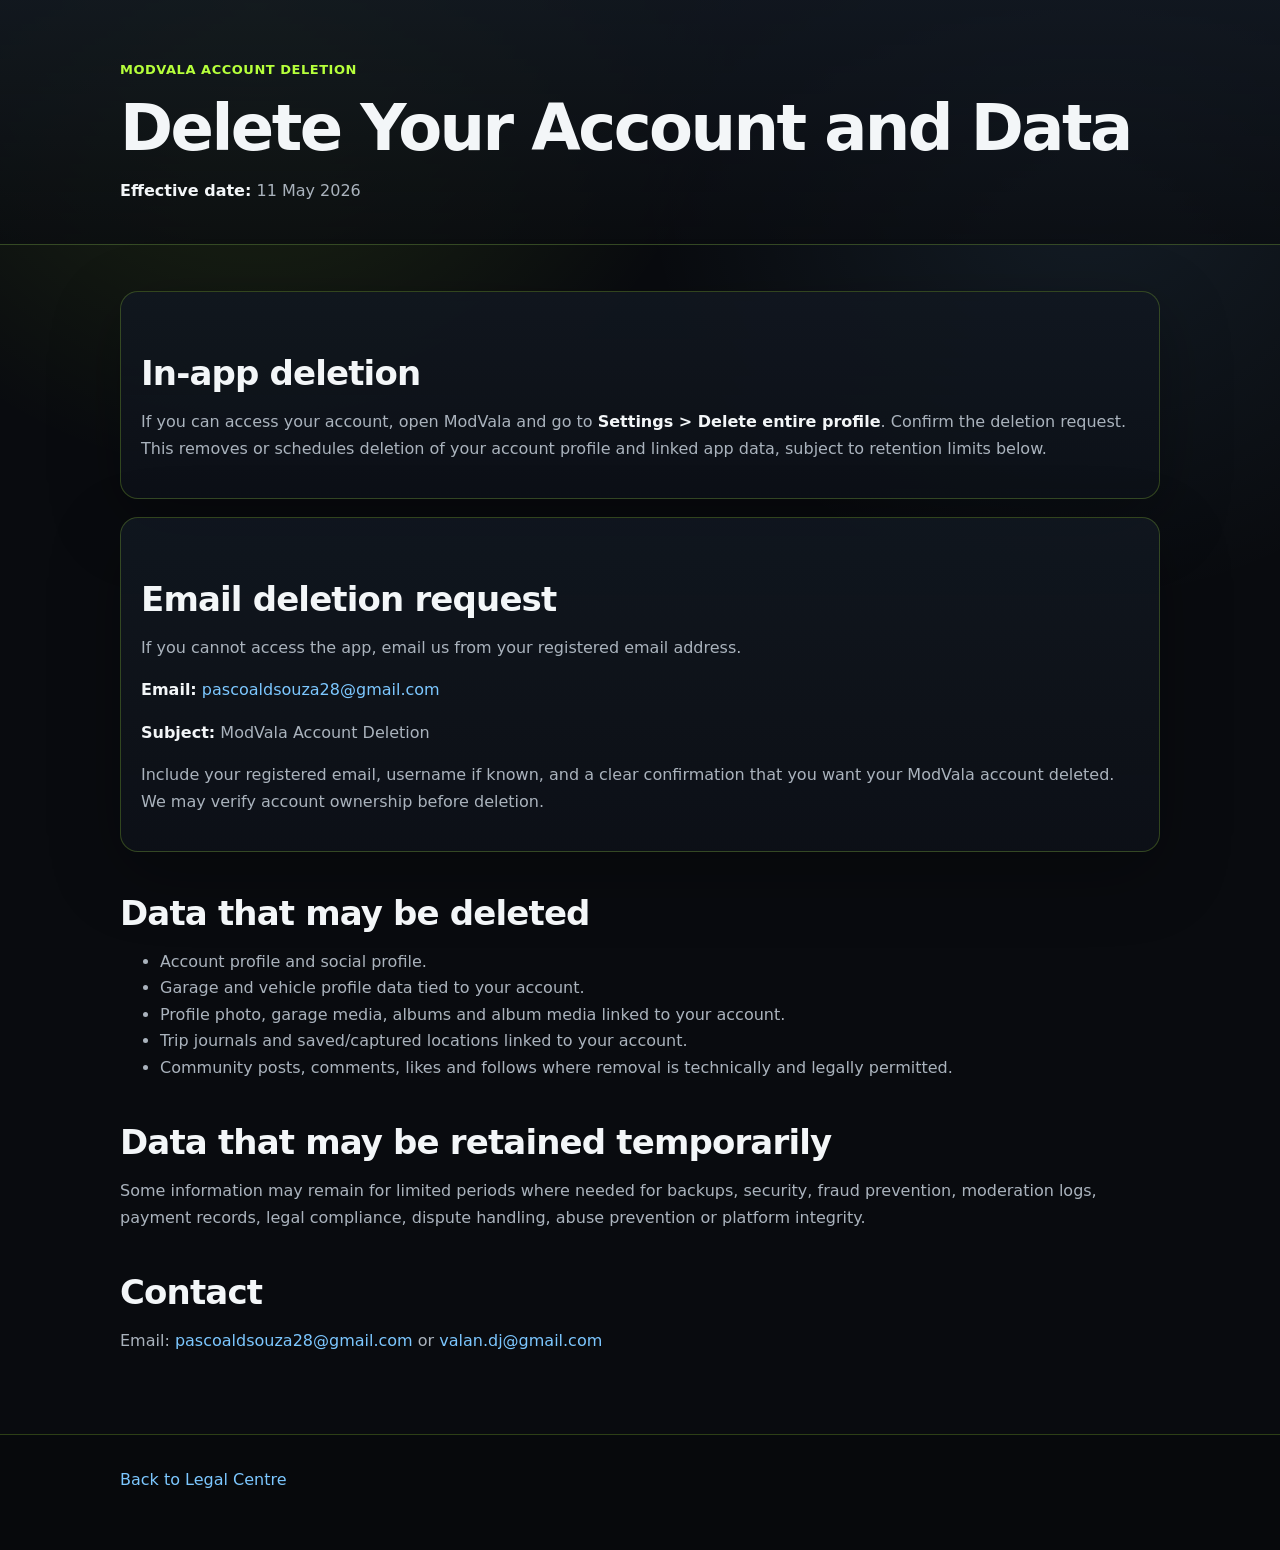
==== account-deletion.html @ 1462f024 "docs: add legal centre pages" ====
<!doctype html>
<html lang="en-IN">
<head>
  <meta charset="utf-8">
  <meta name="viewport" content="width=device-width, initial-scale=1">
  <title>ModVala Account Deletion</title>
  <link rel="stylesheet" href="legal.css">
</head>
<body>
  <header><div class="wrap">
    <div class="brand">ModVala Account Deletion</div>
    <h1>Delete Your Account and Data</h1>
    <p><strong>Effective date:</strong> 11 May 2026</p>
  </div></header>
  <main>
    <section class="card">
      <h2>In-app deletion</h2>
      <p>If you can access your account, open ModVala and go to <strong>Settings &gt; Delete entire profile</strong>. Confirm the deletion request. This removes or schedules deletion of your account profile and linked app data, subject to retention limits below.</p>
    </section>
    <section class="card">
      <h2>Email deletion request</h2>
      <p>If you cannot access the app, email us from your registered email address.</p>
      <p><strong>Email:</strong> <a href="mailto:pascoaldsouza28@gmail.com?subject=ModVala%20Account%20Deletion">pascoaldsouza28@gmail.com</a></p>
      <p><strong>Subject:</strong> ModVala Account Deletion</p>
      <p>Include your registered email, username if known, and a clear confirmation that you want your ModVala account deleted. We may verify account ownership before deletion.</p>
    </section>
    <h2>Data that may be deleted</h2>
    <ul>
      <li>Account profile and social profile.</li>
      <li>Garage and vehicle profile data tied to your account.</li>
      <li>Profile photo, garage media, albums and album media linked to your account.</li>
      <li>Trip journals and saved/captured locations linked to your account.</li>
      <li>Community posts, comments, likes and follows where removal is technically and legally permitted.</li>
    </ul>
    <h2>Data that may be retained temporarily</h2>
    <p>Some information may remain for limited periods where needed for backups, security, fraud prevention, moderation logs, payment records, legal compliance, dispute handling, abuse prevention or platform integrity.</p>
    <h2>Contact</h2>
    <p>Email: <a href="mailto:pascoaldsouza28@gmail.com">pascoaldsouza28@gmail.com</a> or <a href="mailto:valan.dj@gmail.com">valan.dj@gmail.com</a></p>
  </main>
  <footer><div class="wrap"><a href="index.html">Back to Legal Centre</a></div></footer>
</body>
</html>
---- legal.css ----
:root {
  color-scheme: dark;
  --bg: #090b0f;
  --panel: #111720;
  --text: #f3f6f8;
  --muted: #aab3bd;
  --accent: #b6ff3b;
  --line: rgba(182, 255, 59, 0.22);
  --danger: #ff3b55;
  --link: #7cc7ff;
}
* { box-sizing: border-box; }
body {
  margin: 0;
  background:
    radial-gradient(circle at 20% 0%, rgba(182,255,59,0.14), transparent 30rem),
    radial-gradient(circle at 85% 10%, rgba(124,199,255,0.10), transparent 28rem),
    var(--bg);
  color: var(--text);
  font-family: Inter, ui-sans-serif, system-ui, -apple-system, BlinkMacSystemFont, "Segoe UI", sans-serif;
  line-height: 1.65;
}
header {
  padding: 56px 20px 24px;
  border-bottom: 1px solid var(--line);
  background: linear-gradient(180deg, rgba(17, 23, 32, 0.86), rgba(9, 11, 15, 0.72));
}
main, .wrap {
  width: min(1040px, calc(100% - 32px));
  margin: 0 auto;
}
main { padding: 28px 0 64px; }
.brand {
  display: inline-flex;
  color: var(--accent);
  font-weight: 900;
  letter-spacing: 0.04em;
  text-transform: uppercase;
  font-size: 13px;
}
h1 {
  margin: 14px 0 8px;
  font-size: clamp(34px, 6vw, 64px);
  line-height: 1.02;
  letter-spacing: -0.04em;
}
h2 {
  margin: 42px 0 12px;
  font-size: clamp(23px, 3.5vw, 34px);
  line-height: 1.15;
  letter-spacing: -0.025em;
}
h3 {
  margin: 24px 0 8px;
  color: var(--accent);
}
p, li { color: var(--muted); }
strong { color: var(--text); }
a { color: var(--link); text-decoration: none; }
a:hover { text-decoration: underline; }
.card {
  background: linear-gradient(180deg, rgba(17,23,32,0.90), rgba(13,17,24,0.86));
  border: 1px solid var(--line);
  border-radius: 18px;
  padding: 20px;
  margin: 18px 0;
  box-shadow: 0 22px 70px rgba(0,0,0,0.28);
}
.grid {
  display: grid;
  grid-template-columns: repeat(auto-fit, minmax(240px, 1fr));
  gap: 14px;
}
.danger { border-left: 4px solid var(--danger); padding-left: 16px; }
footer {
  padding: 32px 20px 56px;
  border-top: 1px solid var(--line);
  color: var(--muted);
  background: rgba(0,0,0,0.18);
}
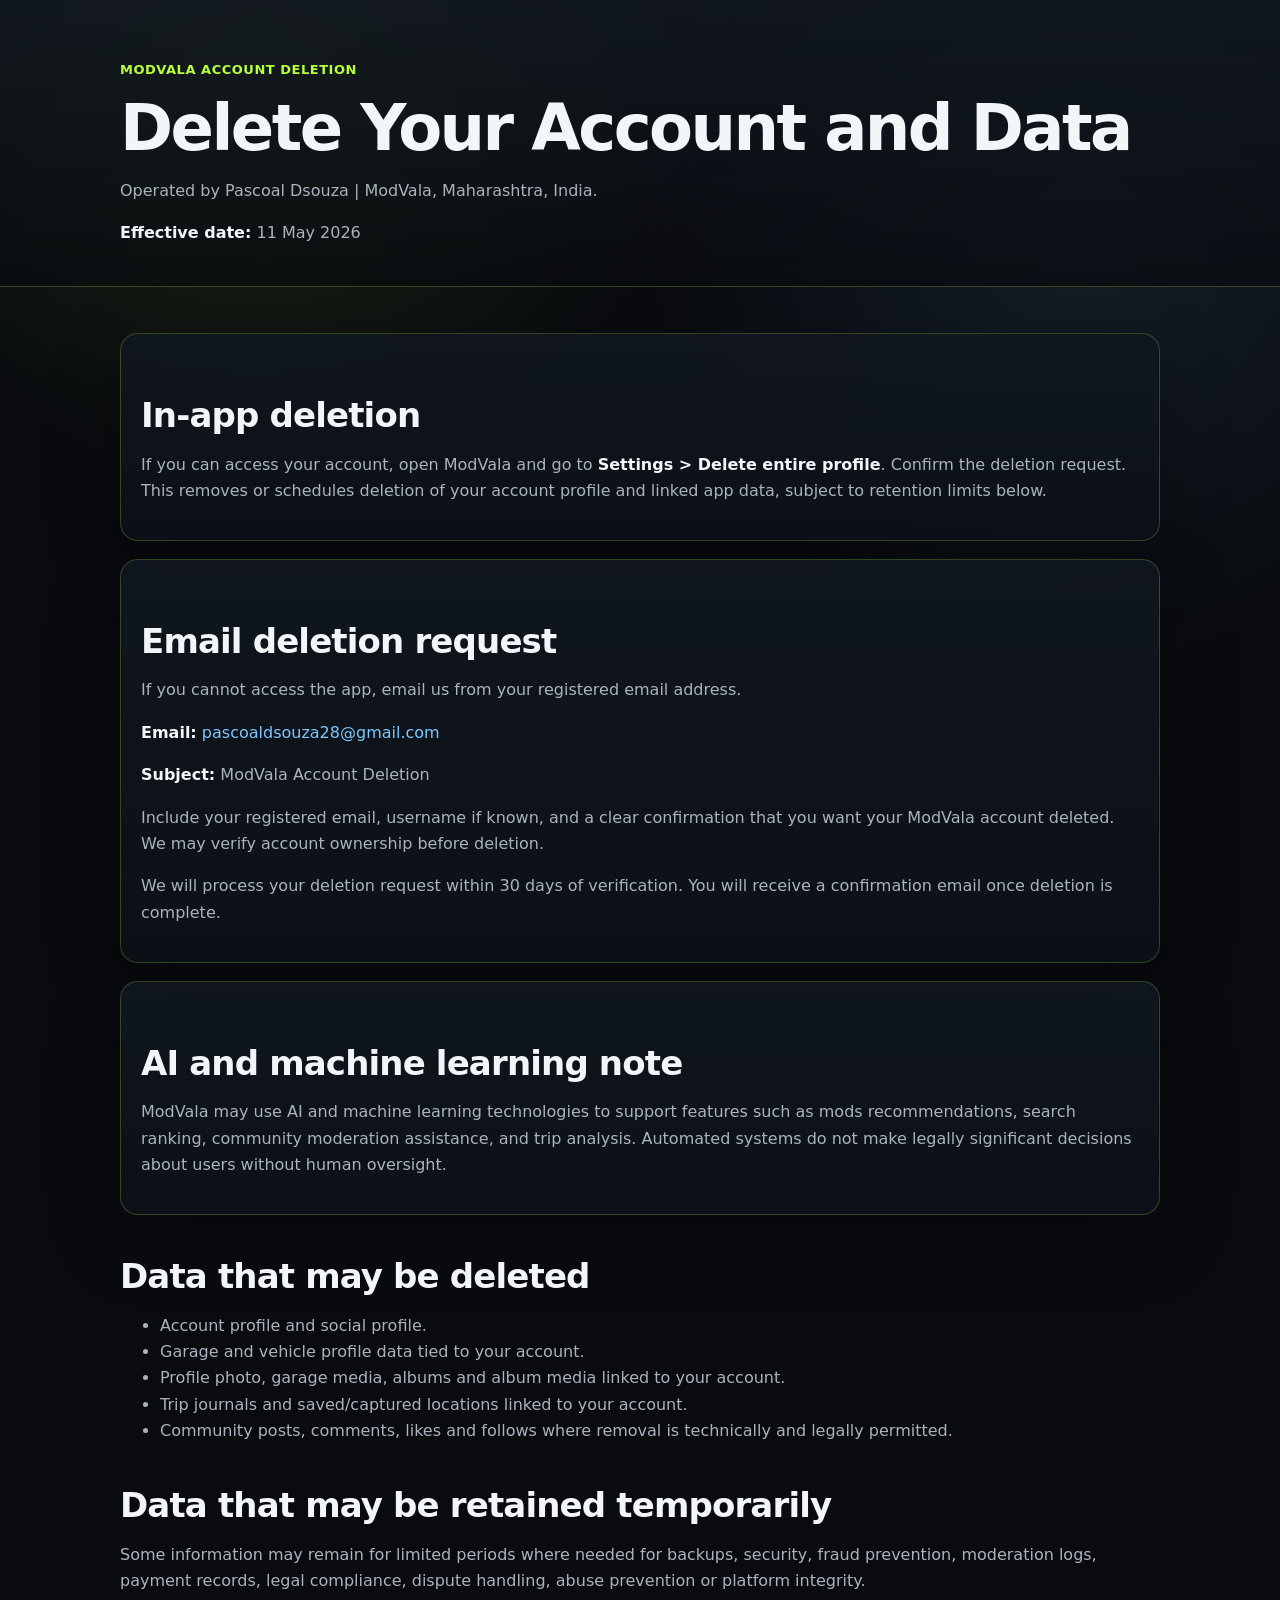
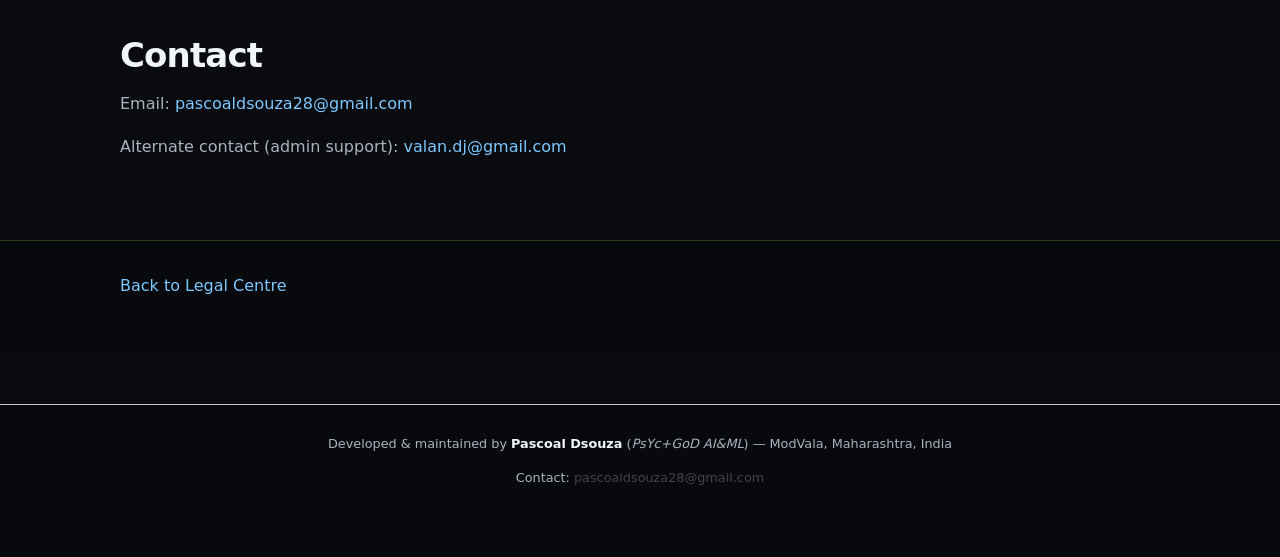
==== commit dd249db9: "Update ModVala legal policy pages" ====
--- a/account-deletion.html
+++ b/account-deletion.html
@@ -4,12 +4,29 @@
   <meta charset="utf-8">
   <meta name="viewport" content="width=device-width, initial-scale=1">
   <title>ModVala Account Deletion</title>
+  <meta name="description" content="Account deletion instructions for ModVala users, including deletion request steps, verification, timelines, and retained data notices.">
+  <meta name="author" content="Pascoal Dsouza">
   <link rel="stylesheet" href="legal.css">
+  <style>
+    .modvala-footer {
+      margin-top: 3rem;
+      padding-top: 1rem;
+      border-top: 1px solid #ccc;
+      text-align: center;
+      font-size: 0.8rem;
+      color: #666;
+      font-family: inherit;
+    }
+    .modvala-footer a {
+      color: #444;
+    }
+  </style>
 </head>
 <body>
   <header><div class="wrap">
     <div class="brand">ModVala Account Deletion</div>
     <h1>Delete Your Account and Data</h1>
+    <p>Operated by Pascoal Dsouza | ModVala, Maharashtra, India.</p>
     <p><strong>Effective date:</strong> 11 May 2026</p>
   </div></header>
   <main>
@@ -23,6 +40,11 @@
       <p><strong>Email:</strong> <a href="mailto:pascoaldsouza28@gmail.com?subject=ModVala%20Account%20Deletion">pascoaldsouza28@gmail.com</a></p>
       <p><strong>Subject:</strong> ModVala Account Deletion</p>
       <p>Include your registered email, username if known, and a clear confirmation that you want your ModVala account deleted. We may verify account ownership before deletion.</p>
+      <p>We will process your deletion request within 30 days of verification. You will receive a confirmation email once deletion is complete.</p>
+    </section>
+    <section class="card">
+      <h2>AI and machine learning note</h2>
+      <p>ModVala may use AI and machine learning technologies to support features such as mods recommendations, search ranking, community moderation assistance, and trip analysis. Automated systems do not make legally significant decisions about users without human oversight.</p>
     </section>
     <h2>Data that may be deleted</h2>
     <ul>
@@ -35,8 +57,13 @@
     <h2>Data that may be retained temporarily</h2>
     <p>Some information may remain for limited periods where needed for backups, security, fraud prevention, moderation logs, payment records, legal compliance, dispute handling, abuse prevention or platform integrity.</p>
     <h2>Contact</h2>
-    <p>Email: <a href="mailto:pascoaldsouza28@gmail.com">pascoaldsouza28@gmail.com</a> or <a href="mailto:valan.dj@gmail.com">valan.dj@gmail.com</a></p>
+    <p>Email: <a href="mailto:pascoaldsouza28@gmail.com">pascoaldsouza28@gmail.com</a></p>
+    <p>Alternate contact (admin support): <a href="mailto:valan.dj@gmail.com">valan.dj@gmail.com</a></p>
   </main>
   <footer><div class="wrap"><a href="index.html">Back to Legal Centre</a></div></footer>
+  <footer class="modvala-footer">
+    <p>Developed &amp; maintained by <strong>Pascoal Dsouza</strong> (<em>PsYc+GoD AI&amp;ML</em>) &mdash; ModVala, Maharashtra, India</p>
+    <p>Contact: <a href="mailto:pascoaldsouza28@gmail.com">pascoaldsouza28@gmail.com</a></p>
+  </footer>
 </body>
 </html>
